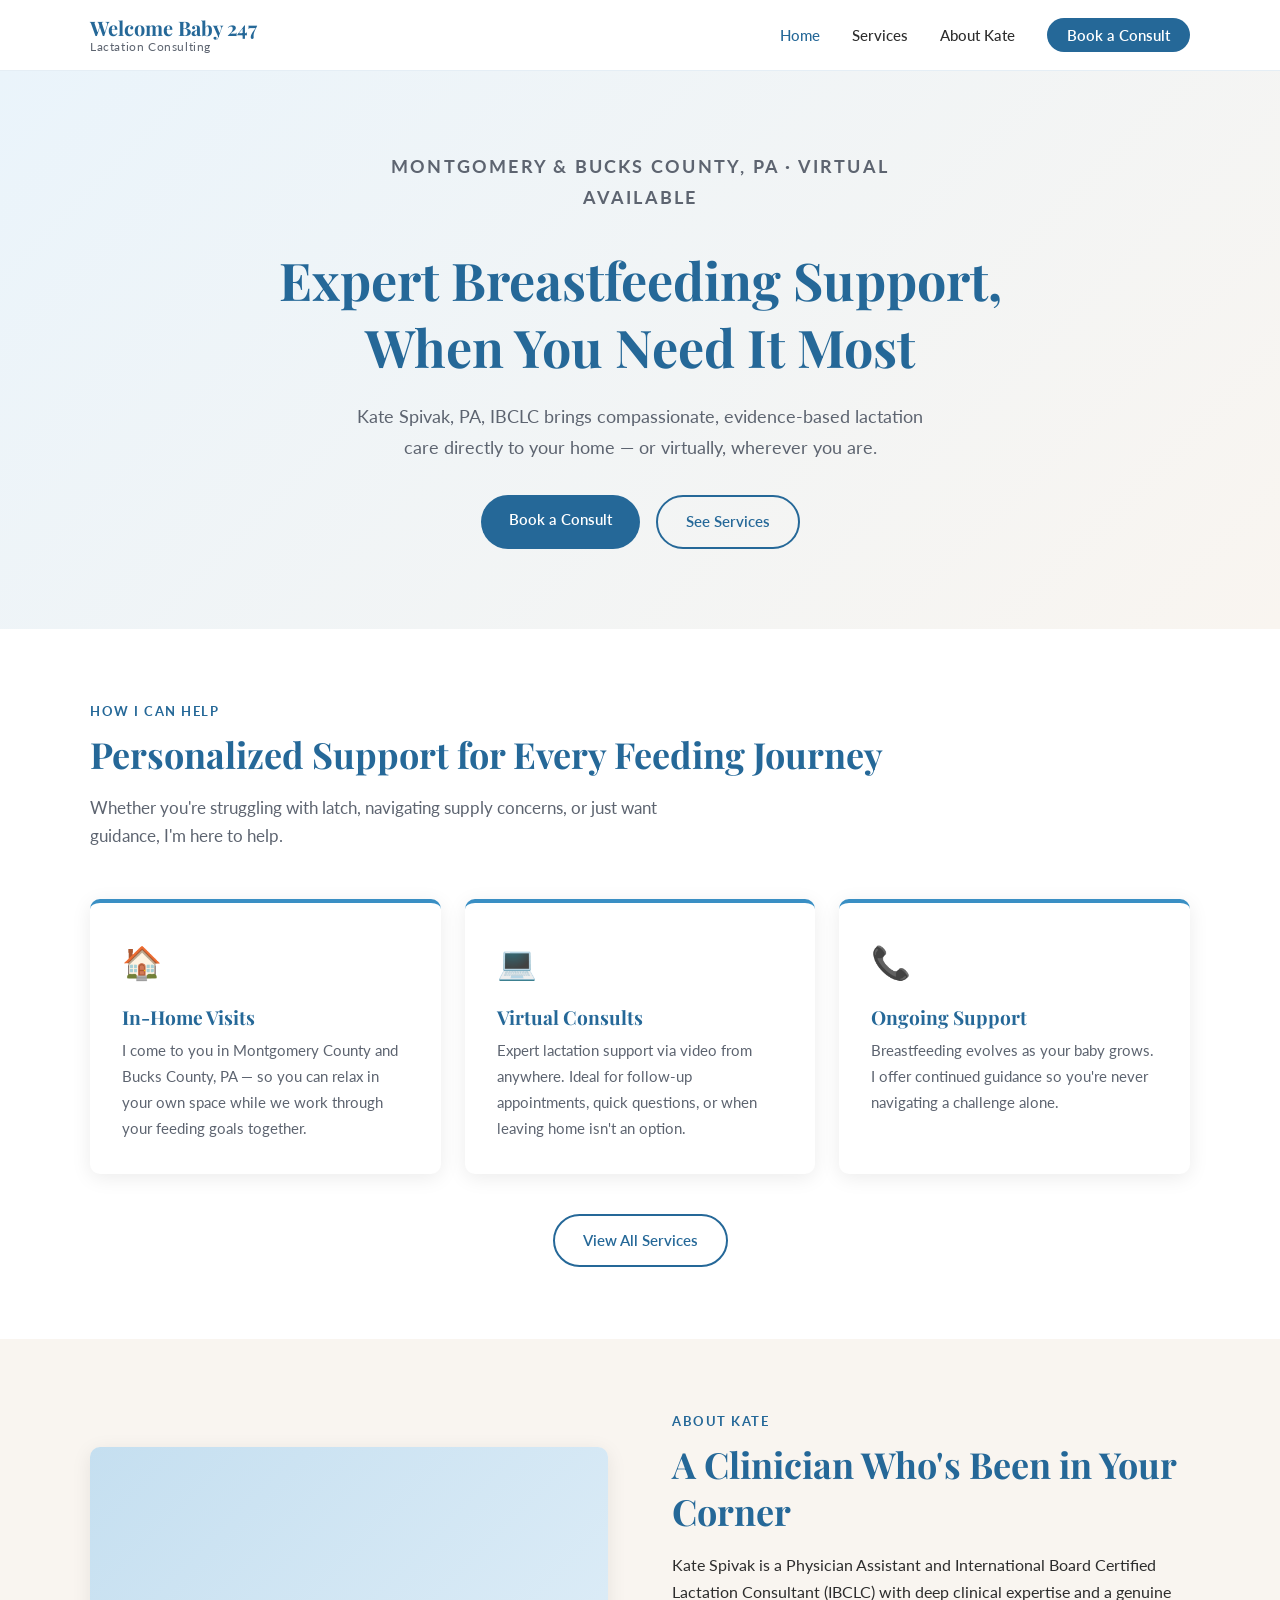
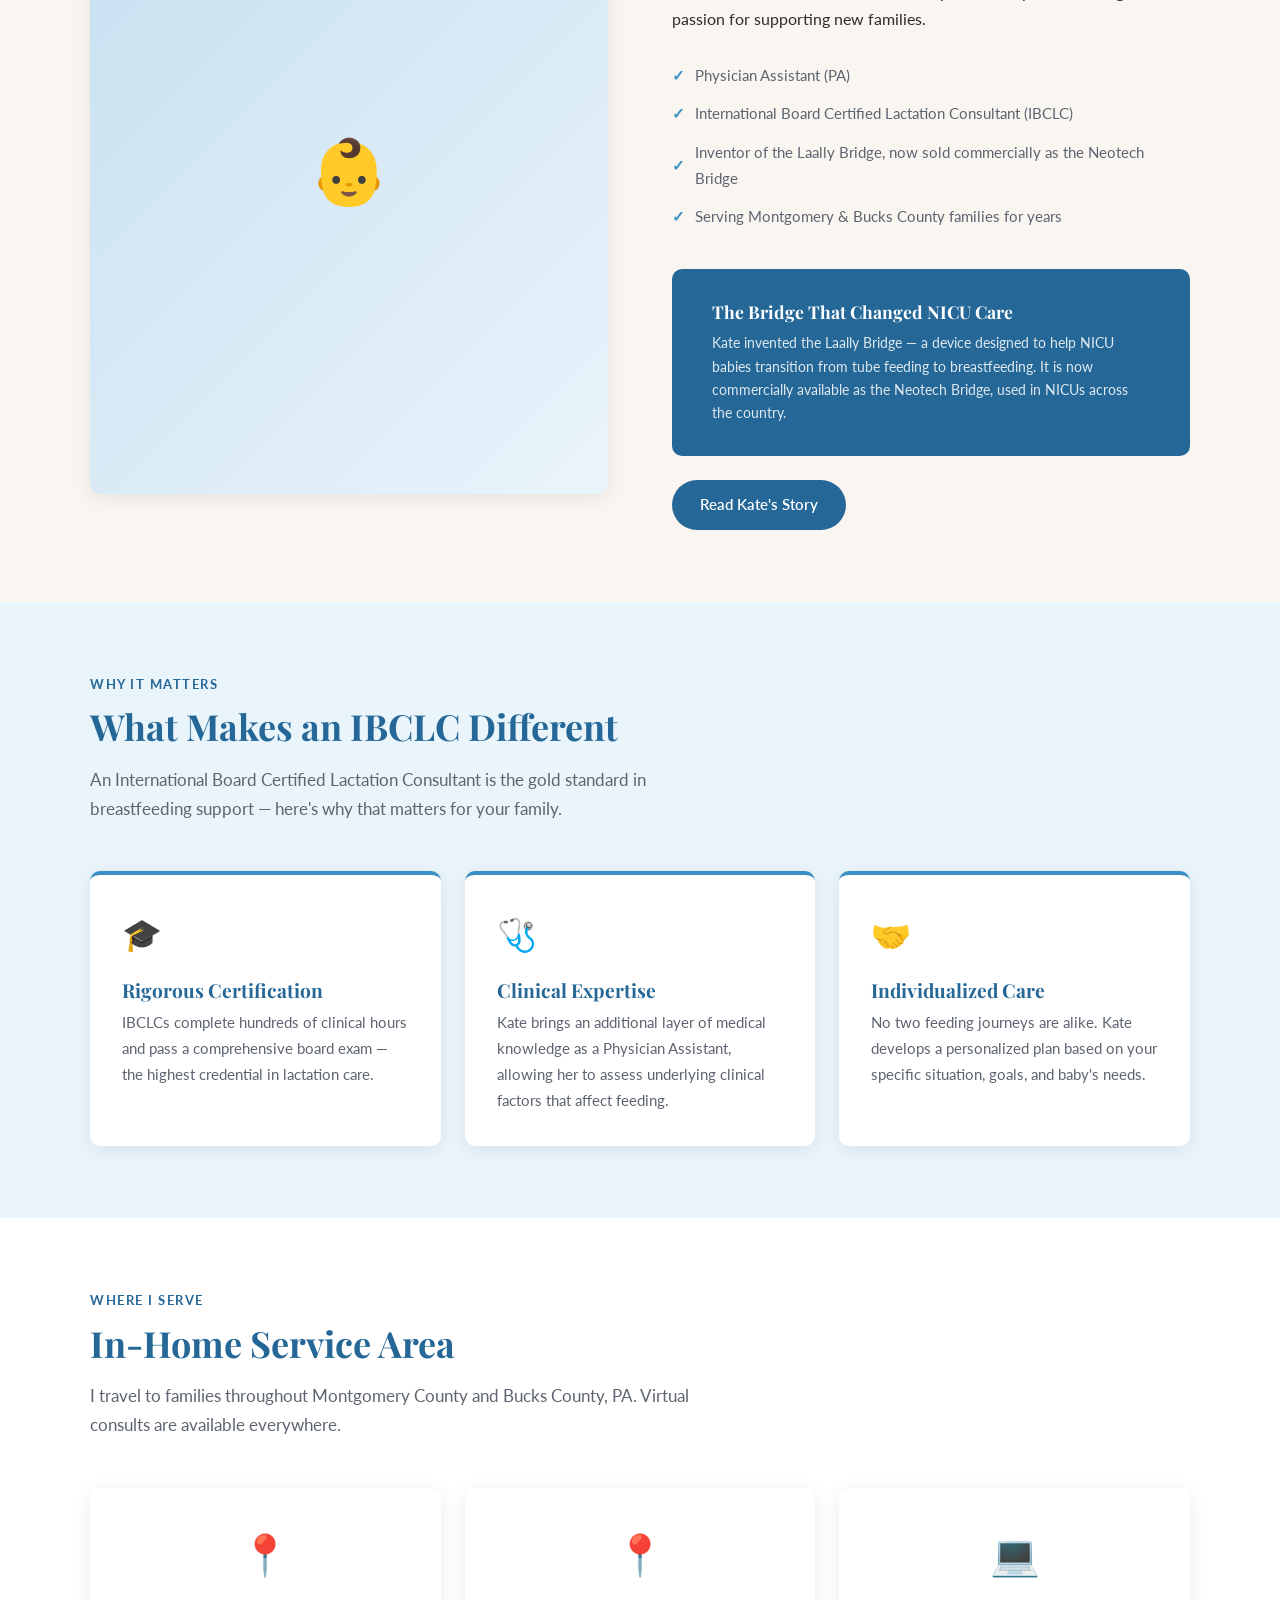
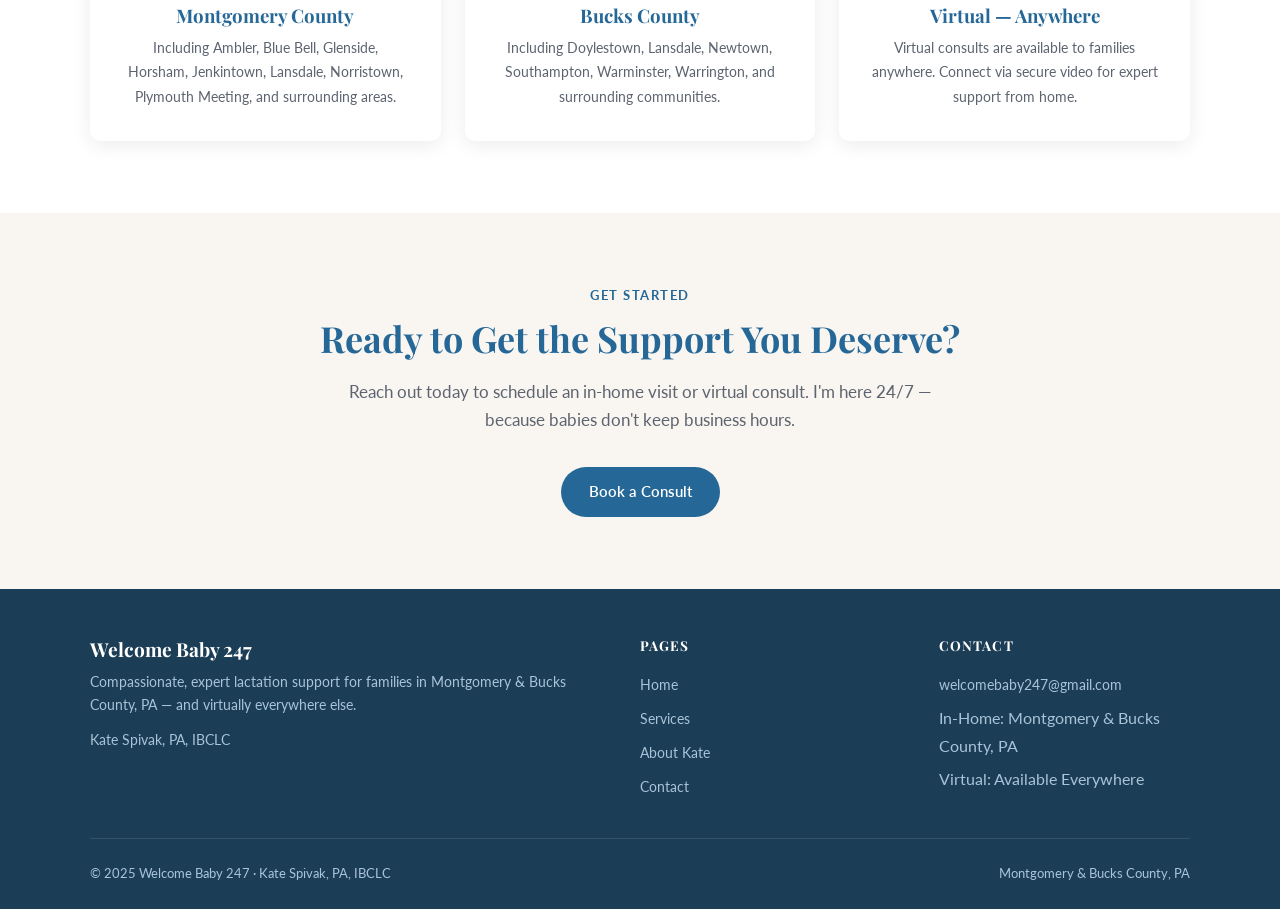
==== index.html @ 0fdaa1b5 "Initial commit: Welcome Baby 247 static site" ====
<!DOCTYPE html>
<html lang="en">
<head>
  <meta charset="UTF-8" />
  <meta name="viewport" content="width=device-width, initial-scale=1.0" />
  <title>Welcome Baby 247 | Lactation Consultant – Montgomery & Bucks County, PA</title>
  <meta name="description" content="Kate Spivak, PA, IBCLC – In-home and virtual lactation support in Montgomery County and Bucks County, PA. Expert breastfeeding help when you need it most." />
  <link rel="preconnect" href="https://fonts.googleapis.com" />
  <link rel="preconnect" href="https://fonts.gstatic.com" crossorigin />
  <link href="https://fonts.googleapis.com/css2?family=Lato:wght@400;500;600;700&family=Playfair+Display:wght@600;700&display=swap" rel="stylesheet" />
  <meta name="color-scheme" content="light" />
  <link rel="stylesheet" href="style.css" />
</head>
<body>

<a class="skip-link" href="#main-content">Skip to main content</a>

<!-- ── Nav ── -->
<nav aria-label="Main navigation">
  <div class="nav-inner">
    <a href="index.html" class="nav-logo" aria-label="Welcome Baby 247 - Lactation Consulting, go to homepage">
      Welcome Baby 247
      <span>Lactation Consulting</span>
    </a>
    <ul class="nav-links" id="navLinks" role="list">
      <li><a href="index.html" class="active" aria-current="page">Home</a></li>
      <li><a href="services.html">Services</a></li>
      <li><a href="about.html">About Kate</a></li>
      <li><a href="contact.html" class="nav-cta">Book a Consult</a></li>
    </ul>
    <button type="button" class="hamburger" id="hamburger" aria-expanded="false" aria-controls="navLinks" aria-label="Open navigation menu">
      <span aria-hidden="true"></span><span aria-hidden="true"></span><span aria-hidden="true"></span>
    </button>
  </div>
</nav>

<main id="main-content">

<!-- ── Hero ── -->
<section class="hero">
  <div class="hero-inner">
    <p class="hero-eyebrow">Montgomery &amp; Bucks County, PA · Virtual Available</p>
    <h1>Expert Breastfeeding Support, When You Need It Most</h1>
    <p>Kate Spivak, PA, IBCLC brings compassionate, evidence-based lactation care directly to your home — or virtually, wherever you are.</p>
    <div class="hero-buttons">
      <a href="contact.html" class="btn btn-primary">Book a Consult</a>
      <a href="services.html" class="btn btn-outline">See Services</a>
    </div>
  </div>
</section>

<!-- ── Services Overview ── -->
<section>
  <div class="section-inner">
    <p class="section-label">How I Can Help</p>
    <h2 class="section-title">Personalized Support for Every Feeding Journey</h2>
    <p class="section-sub">Whether you're struggling with latch, navigating supply concerns, or just want guidance, I'm here to help.</p>
    <div class="cards">
      <div class="card">
        <div class="card-icon" aria-hidden="true">🏠</div>
        <h3>In-Home Visits</h3>
        <p>I come to you in Montgomery County and Bucks County, PA — so you can relax in your own space while we work through your feeding goals together.</p>
      </div>
      <div class="card">
        <div class="card-icon" aria-hidden="true">💻</div>
        <h3>Virtual Consults</h3>
        <p>Expert lactation support via video from anywhere. Ideal for follow-up appointments, quick questions, or when leaving home isn't an option.</p>
      </div>
      <div class="card">
        <div class="card-icon" aria-hidden="true">📞</div>
        <h3>Ongoing Support</h3>
        <p>Breastfeeding evolves as your baby grows. I offer continued guidance so you're never navigating a challenge alone.</p>
      </div>
    </div>
    <div style="text-align:center;margin-top:2.5rem;">
      <a href="services.html" class="btn btn-outline">View All Services</a>
    </div>
  </div>
</section>

<!-- ── About Teaser ── -->
<section class="alt">
  <div class="section-inner">
    <div class="about-grid">
      <div class="about-placeholder" role="img" aria-label="Illustration representing newborn care and lactation support">👶</div>
      <div>
        <p class="section-label">About Kate</p>
        <h2 class="section-title">A Clinician Who's Been in Your Corner</h2>
        <p>Kate Spivak is a Physician Assistant and International Board Certified Lactation Consultant (IBCLC) with deep clinical expertise and a genuine passion for supporting new families.</p>
        <ul class="credential-list">
          <li>Physician Assistant (PA)</li>
          <li>International Board Certified Lactation Consultant (IBCLC)</li>
          <li>Inventor of the Laally Bridge, now sold commercially as the Neotech Bridge</li>
          <li>Serving Montgomery &amp; Bucks County families for years</li>
        </ul>
        <div class="bridge-callout">
          <h4>The Bridge That Changed NICU Care</h4>
          <p>Kate invented the Laally Bridge — a device designed to help NICU babies transition from tube feeding to breastfeeding. It is now commercially available as the Neotech Bridge, used in NICUs across the country.</p>
        </div>
        <a href="about.html" class="btn btn-primary" style="margin-top:1.5rem;">Read Kate's Story</a>
      </div>
    </div>
  </div>
</section>

<!-- ── Why IBCLC ── -->
<section class="blue-bg">
  <div class="section-inner">
    <p class="section-label">Why It Matters</p>
    <h2 class="section-title">What Makes an IBCLC Different</h2>
    <p class="section-sub">An International Board Certified Lactation Consultant is the gold standard in breastfeeding support — here's why that matters for your family.</p>
    <div class="cards">
      <div class="card">
        <div class="card-icon" aria-hidden="true">🎓</div>
        <h3>Rigorous Certification</h3>
        <p>IBCLCs complete hundreds of clinical hours and pass a comprehensive board exam — the highest credential in lactation care.</p>
      </div>
      <div class="card">
        <div class="card-icon" aria-hidden="true">🩺</div>
        <h3>Clinical Expertise</h3>
        <p>Kate brings an additional layer of medical knowledge as a Physician Assistant, allowing her to assess underlying clinical factors that affect feeding.</p>
      </div>
      <div class="card">
        <div class="card-icon" aria-hidden="true">🤝</div>
        <h3>Individualized Care</h3>
        <p>No two feeding journeys are alike. Kate develops a personalized plan based on your specific situation, goals, and baby's needs.</p>
      </div>
    </div>
  </div>
</section>

<!-- ── Service Area ── -->
<section>
  <div class="section-inner">
    <p class="section-label">Where I Serve</p>
    <h2 class="section-title">In-Home Service Area</h2>
    <p class="section-sub">I travel to families throughout Montgomery County and Bucks County, PA. Virtual consults are available everywhere.</p>
    <div class="area-grid">
      <div class="area-card">
        <div class="icon" aria-hidden="true">📍</div>
        <h3>Montgomery County</h3>
        <p>Including Ambler, Blue Bell, Glenside, Horsham, Jenkintown, Lansdale, Norristown, Plymouth Meeting, and surrounding areas.</p>
      </div>
      <div class="area-card">
        <div class="icon" aria-hidden="true">📍</div>
        <h3>Bucks County</h3>
        <p>Including Doylestown, Lansdale, Newtown, Southampton, Warminster, Warrington, and surrounding communities.</p>
      </div>
      <div class="area-card">
        <div class="icon" aria-hidden="true">💻</div>
        <h3>Virtual — Anywhere</h3>
        <p>Virtual consults are available to families anywhere. Connect via secure video for expert support from home.</p>
      </div>
    </div>
  </div>
</section>

<!-- ── CTA ── -->
<section class="alt">
  <div class="section-inner" style="text-align:center;max-width:640px;margin:0 auto;">
    <p class="section-label">Get Started</p>
    <h2 class="section-title">Ready to Get the Support You Deserve?</h2>
    <p style="color:var(--muted);font-size:1.05rem;margin-bottom:2rem;">Reach out today to schedule an in-home visit or virtual consult. I'm here 24/7 — because babies don't keep business hours.</p>
    <a href="contact.html" class="btn btn-primary">Book a Consult</a>
  </div>
</section>

</main>

<!-- ── Footer ── -->
<footer aria-label="Site footer">
  <div class="footer-inner">
    <div class="footer-brand">
      <h3>Welcome Baby 247</h3>
      <p>Compassionate, expert lactation support for families in Montgomery &amp; Bucks County, PA — and virtually everywhere else.</p>
      <p style="margin-top:0.75rem;">Kate Spivak, PA, IBCLC</p>
    </div>
    <div class="footer-nav">
      <h4>Pages</h4>
      <ul role="list">
        <li><a href="index.html">Home</a></li>
        <li><a href="services.html">Services</a></li>
        <li><a href="about.html">About Kate</a></li>
        <li><a href="contact.html">Contact</a></li>
      </ul>
    </div>
    <div class="footer-nav">
      <h4>Contact</h4>
      <ul role="list">
        <li><a href="mailto:welcomebaby247@gmail.com">welcomebaby247@gmail.com</a></li>
        <li>In-Home: Montgomery &amp; Bucks County, PA</li>
        <li>Virtual: Available Everywhere</li>
      </ul>
    </div>
  </div>
  <div class="footer-bottom">
    <span>© 2025 Welcome Baby 247 · Kate Spivak, PA, IBCLC</span>
    <span>Montgomery &amp; Bucks County, PA</span>
  </div>
</footer>

<script src="nav.js"></script>
</body>
</html>
---- style.css ----
/* ── Reset & Base ─────────────────────────────────────────────────────────── */
*, *::before, *::after { box-sizing: border-box; margin: 0; padding: 0; }

:root {
  --blue:       #3A8FC4;
  --blue-dark:  #256898;
  --blue-light: #EAF4FB;
  --warm:       #F9F5F0;
  --text:       #2D2D2D;
  --muted:      #5D6470;
  --white:      #FFFFFF;
  --radius:     10px;
  --shadow:     0 4px 20px rgba(0,0,0,0.08);
}

html { scroll-behavior: smooth; }

@media (prefers-reduced-motion: reduce) {
  html { scroll-behavior: auto; }
  *, *::before, *::after {
    transition-duration: 0.01ms !important;
    animation-duration: 0.01ms !important;
  }
}

body {
  font-family: 'Lato', sans-serif;
  color: var(--text);
  line-height: 1.7;
  font-size: 16px;
}

a { color: var(--blue-dark); text-decoration: none; }
a:hover { color: var(--blue-dark); }

img { max-width: 100%; display: block; }

/* ── Skip Link ─────────────────────────────────────────────────────────────── */
.skip-link {
  position: absolute;
  top: -100%;
  left: 1rem;
  background: var(--blue-dark);
  color: var(--white);
  padding: 0.5rem 1.25rem;
  border-radius: 0 0 var(--radius) var(--radius);
  font-weight: 600;
  font-size: 0.9rem;
  z-index: 200;
  transition: top 0.2s;
}
.skip-link:focus { top: 0; color: var(--white); }

/* ── Focus ──────────────────────────────────────────────────────────────────── */
:focus-visible {
  outline: 3px solid var(--blue-dark);
  outline-offset: 3px;
  border-radius: 2px;
}

/* ── Screen Reader Only ──────────────────────────────────────────────────────── */
.sr-only {
  position: absolute;
  width: 1px;
  height: 1px;
  padding: 0;
  margin: -1px;
  overflow: hidden;
  clip: rect(0,0,0,0);
  white-space: nowrap;
  border-width: 0;
}

h1, h2, h3, h4 {
  font-family: 'Playfair Display', serif;
  line-height: 1.3;
}

/* ── Nav ──────────────────────────────────────────────────────────────────── */
nav {
  background: var(--white);
  border-bottom: 1px solid #E5EEF5;
  position: sticky;
  top: 0;
  z-index: 100;
  padding: 0 2rem;
}

.nav-inner {
  max-width: 1100px;
  margin: 0 auto;
  display: flex;
  align-items: center;
  justify-content: space-between;
  height: 70px;
}

.nav-logo {
  font-family: 'Playfair Display', serif;
  font-size: 1.25rem;
  color: var(--blue-dark);
  font-weight: 700;
  line-height: 1.2;
}

.nav-logo span {
  display: block;
  font-size: 0.75rem;
  font-family: 'Lato', sans-serif;
  font-weight: 400;
  color: var(--muted);
  letter-spacing: 0.05em;
}

.nav-links {
  display: flex;
  gap: 2rem;
  list-style: none;
}

.nav-links a {
  color: var(--text);
  font-weight: 500;
  font-size: 0.95rem;
  transition: color 0.2s;
}

.nav-links a:hover, .nav-links a.active { color: var(--blue-dark); }

.nav-cta {
  background: var(--blue-dark);
  color: var(--white) !important;
  padding: 0.5rem 1.25rem;
  border-radius: 25px;
  font-weight: 600 !important;
  transition: background 0.2s !important;
}

.nav-cta:hover { background: #1e5276 !important; color: var(--white) !important; }

.hamburger {
  display: none;
  cursor: pointer;
  flex-direction: column;
  gap: 5px;
  background: none;
  border: none;
  padding: 0.25rem;
}
.hamburger span { display: block; width: 24px; height: 2px; background: var(--text); border-radius: 2px; }

/* ── Hero ─────────────────────────────────────────────────────────────────── */
.hero {
  background: linear-gradient(135deg, #EAF4FB 0%, #F9F5F0 100%);
  padding: 5rem 2rem;
  text-align: center;
}

.hero-inner { max-width: 760px; margin: 0 auto; }

.hero-eyebrow {
  font-size: 0.85rem;
  letter-spacing: 0.12em;
  text-transform: uppercase;
  color: var(--blue-dark);
  font-weight: 700;
  margin-bottom: 1rem;
}

.hero h1 {
  font-size: clamp(2rem, 5vw, 3.25rem);
  color: var(--blue-dark);
  margin-bottom: 1.25rem;
}

.hero p {
  font-size: 1.15rem;
  color: var(--muted);
  max-width: 580px;
  margin: 0 auto 2rem;
}

.hero-buttons { display: flex; gap: 1rem; justify-content: center; flex-wrap: wrap; }

.btn {
  display: inline-block;
  padding: 0.75rem 1.75rem;
  border-radius: 30px;
  font-weight: 600;
  font-size: 0.95rem;
  transition: all 0.2s;
  cursor: pointer;
  border: none;
}

.btn-primary { background: var(--blue-dark); color: var(--white); }
.btn-primary:hover { background: #1e5276; color: var(--white); }
.btn-outline { background: transparent; color: var(--blue-dark); border: 2px solid var(--blue-dark); }
.btn-outline:hover { background: var(--blue-dark); color: var(--white); }

/* ── Sections ─────────────────────────────────────────────────────────────── */
section { padding: 4.5rem 2rem; }
section.alt { background: var(--warm); }
section.blue-bg { background: var(--blue-light); }

.section-inner { max-width: 1100px; margin: 0 auto; }

.section-label {
  font-size: 0.8rem;
  letter-spacing: 0.12em;
  text-transform: uppercase;
  color: var(--blue-dark);
  font-weight: 700;
  margin-bottom: 0.5rem;
}

.section-title {
  font-size: clamp(1.6rem, 3vw, 2.25rem);
  color: var(--blue-dark);
  margin-bottom: 1rem;
}

.section-sub {
  color: var(--muted);
  font-size: 1.05rem;
  max-width: 600px;
  margin-bottom: 3rem;
}

/* ── Cards ────────────────────────────────────────────────────────────────── */
.cards {
  display: grid;
  grid-template-columns: repeat(auto-fit, minmax(280px, 1fr));
  gap: 1.5rem;
}

.card {
  background: var(--white);
  border-radius: var(--radius);
  padding: 2rem;
  box-shadow: var(--shadow);
  border-top: 4px solid var(--blue);
}

.card-icon { font-size: 2rem; margin-bottom: 1rem; }
.card h3 { font-size: 1.2rem; margin-bottom: 0.5rem; color: var(--blue-dark); }
.card p { color: var(--muted); font-size: 0.95rem; }

/* ── About Strip ──────────────────────────────────────────────────────────── */
.about-grid {
  display: grid;
  grid-template-columns: 1fr 1fr;
  gap: 4rem;
  align-items: center;
}

.about-grid img {
  border-radius: var(--radius);
  box-shadow: var(--shadow);
  width: 100%;
  aspect-ratio: 4/5;
  object-fit: cover;
  background: #D0E8F5;
}

.about-placeholder {
  border-radius: var(--radius);
  box-shadow: var(--shadow);
  width: 100%;
  aspect-ratio: 4/5;
  background: linear-gradient(135deg, #C5DFF0, #EAF4FB);
  display: flex;
  align-items: center;
  justify-content: center;
  color: var(--blue);
  font-size: 4rem;
}

.credential-list { list-style: none; margin: 1.5rem 0; }
.credential-list li {
  padding: 0.4rem 0;
  color: var(--muted);
  font-size: 0.95rem;
  display: flex;
  align-items: center;
  gap: 0.6rem;
}
.credential-list li::before { content: "✓"; color: var(--blue); font-weight: 700; }

/* ── Bridge Callout ───────────────────────────────────────────────────────── */
.bridge-callout {
  background: var(--blue-dark);
  color: var(--white);
  border-radius: var(--radius);
  padding: 2rem 2.5rem;
  margin-top: 2rem;
}

.bridge-callout h4 {
  font-size: 1.1rem;
  margin-bottom: 0.5rem;
  color: var(--white);
}

.bridge-callout p { font-size: 0.9rem; opacity: 0.85; line-height: 1.6; }

/* ── Testimonials ─────────────────────────────────────────────────────────── */
.testimonials { display: grid; grid-template-columns: repeat(auto-fit, minmax(280px, 1fr)); gap: 1.5rem; }

.testimonial {
  background: var(--white);
  border-radius: var(--radius);
  padding: 1.75rem;
  box-shadow: var(--shadow);
}

.testimonial p { font-style: italic; color: var(--muted); margin-bottom: 1rem; }
.testimonial cite { font-style: normal; font-weight: 700; font-size: 0.9rem; color: var(--text); }
.stars { color: #F5A623; margin-bottom: 0.75rem; font-size: 1rem; }

/* ── Service Area ─────────────────────────────────────────────────────────── */
.area-grid { display: grid; grid-template-columns: repeat(auto-fit, minmax(240px, 1fr)); gap: 1.5rem; }

.area-card {
  background: var(--white);
  border-radius: var(--radius);
  padding: 2rem;
  box-shadow: var(--shadow);
  text-align: center;
}

.area-card .icon { font-size: 2.5rem; margin-bottom: 1rem; }
.area-card h3 { color: var(--blue-dark); margin-bottom: 0.5rem; }
.area-card p { color: var(--muted); font-size: 0.9rem; }

/* ── Contact ──────────────────────────────────────────────────────────────── */
.contact-grid {
  display: grid;
  grid-template-columns: 1fr 1.4fr;
  gap: 4rem;
  align-items: start;
}

.contact-info h2 { margin-bottom: 1rem; }
.contact-info p { color: var(--muted); margin-bottom: 2rem; }

.contact-detail {
  display: flex;
  align-items: flex-start;
  gap: 0.75rem;
  margin-bottom: 1.25rem;
}

.contact-detail .icon { font-size: 1.3rem; margin-top: 2px; }
.contact-detail strong { display: block; font-size: 0.85rem; color: var(--muted); text-transform: uppercase; letter-spacing: 0.05em; margin-bottom: 0.2rem; }

.contact-form { background: var(--white); border-radius: var(--radius); padding: 2.5rem; box-shadow: var(--shadow); }

.form-group { margin-bottom: 1.25rem; }
.form-group label { display: block; font-size: 0.85rem; font-weight: 600; margin-bottom: 0.4rem; color: var(--text); }

.form-group input,
.form-group select,
.form-group textarea {
  width: 100%;
  padding: 0.75rem 1rem;
  border: 1px solid #D1E3EF;
  border-radius: 6px;
  font-family: 'Lato', sans-serif;
  font-size: 0.95rem;
  color: var(--text);
  background: #FAFCFE;
  transition: border-color 0.2s;
}

.form-group input:focus,
.form-group select:focus,
.form-group textarea:focus {
  outline: none;
  border-color: var(--blue-dark);
  background: var(--white);
}

.form-group textarea { resize: vertical; min-height: 120px; }
.form-row { display: grid; grid-template-columns: 1fr 1fr; gap: 1rem; }

/* ── Footer ───────────────────────────────────────────────────────────────── */
footer {
  background: #1C3D56;
  color: #A8C4D8;
  padding: 3rem 2rem 1.5rem;
}

.footer-inner {
  max-width: 1100px;
  margin: 0 auto;
  display: grid;
  grid-template-columns: 2fr 1fr 1fr;
  gap: 3rem;
  padding-bottom: 2rem;
  border-bottom: 1px solid rgba(255,255,255,0.1);
}

.footer-brand h3 { color: var(--white); font-size: 1.2rem; margin-bottom: 0.5rem; }
.footer-brand p { font-size: 0.9rem; line-height: 1.6; }

.footer-nav h4 { color: var(--white); font-size: 0.85rem; text-transform: uppercase; letter-spacing: 0.08em; margin-bottom: 1rem; }
.footer-nav ul { list-style: none; }
.footer-nav li { margin-bottom: 0.4rem; }
.footer-nav a { color: #A8C4D8; font-size: 0.9rem; transition: color 0.2s; }
.footer-nav a:hover { color: var(--white); }

.footer-bottom {
  max-width: 1100px;
  margin: 1.5rem auto 0;
  display: flex;
  justify-content: space-between;
  font-size: 0.8rem;
  color: #A8C4D8;
  flex-wrap: wrap;
  gap: 0.5rem;
}

/* ── Page Hero (inner pages) ──────────────────────────────────────────────── */
.page-hero {
  background: linear-gradient(135deg, #EAF4FB 0%, #F0F7FF 100%);
  padding: 3.5rem 2rem;
  text-align: center;
  border-bottom: 1px solid #D9EAF5;
}

.page-hero h1 { font-size: clamp(1.8rem, 4vw, 2.75rem); color: var(--blue-dark); }
.page-hero p { color: var(--muted); margin-top: 0.75rem; font-size: 1.05rem; }

/* ── FAQ ──────────────────────────────────────────────────────────────────── */
.faq-item { border-bottom: 1px solid #E0EEF7; padding: 1.25rem 0; }
.faq-item h4 { font-size: 1rem; color: var(--blue-dark); margin-bottom: 0.5rem; font-family: 'Lato', sans-serif; font-weight: 700; }
.faq-item p { color: var(--muted); font-size: 0.95rem; }

/* ── Responsive ───────────────────────────────────────────────────────────── */
@media (max-width: 768px) {
  .nav-links { display: none; flex-direction: column; gap: 0; position: absolute; top: 70px; left: 0; right: 0; background: var(--white); border-bottom: 1px solid #E5EEF5; padding: 1rem 0; }
  .nav-links.open { display: flex; }
  .nav-links li { padding: 0.6rem 2rem; }
  .hamburger { display: flex; }
  .about-grid { grid-template-columns: 1fr; }
  .contact-grid { grid-template-columns: 1fr; }
  .footer-inner { grid-template-columns: 1fr; gap: 2rem; }
  .form-row { grid-template-columns: 1fr; }
}
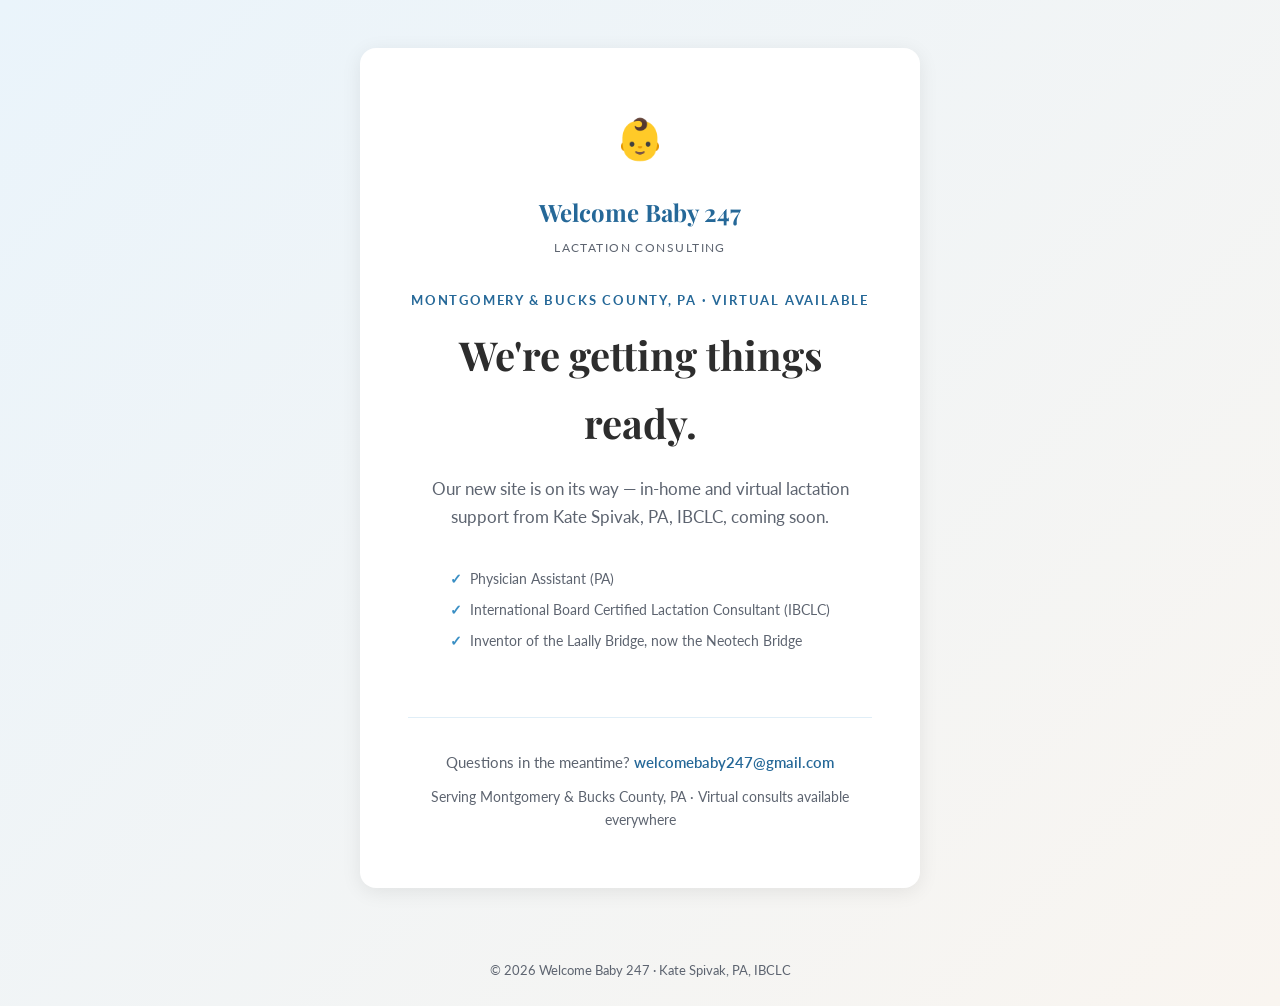
==== commit a81ecbf3: "Swap homepage to a Coming Soon page while site content is TBD Full 4-page build (about/services/cont" ====
--- a/index.html
+++ b/index.html
@@ -3,202 +3,163 @@
 <head>
   <meta charset="UTF-8" />
   <meta name="viewport" content="width=device-width, initial-scale=1.0" />
-  <title>Welcome Baby 247 | Lactation Consultant – Montgomery & Bucks County, PA</title>
-  <meta name="description" content="Kate Spivak, PA, IBCLC – In-home and virtual lactation support in Montgomery County and Bucks County, PA. Expert breastfeeding help when you need it most." />
+  <title>Welcome Baby 247 | Lactation Consulting – Coming Soon</title>
+  <meta name="description" content="Kate Spivak, PA, IBCLC — in-home and virtual lactation support in Montgomery &amp; Bucks County, PA. Site launching soon." />
+  <meta name="color-scheme" content="light" />
   <link rel="preconnect" href="https://fonts.googleapis.com" />
   <link rel="preconnect" href="https://fonts.gstatic.com" crossorigin />
   <link href="https://fonts.googleapis.com/css2?family=Lato:wght@400;500;600;700&family=Playfair+Display:wght@600;700&display=swap" rel="stylesheet" />
-  <meta name="color-scheme" content="light" />
-  <link rel="stylesheet" href="style.css" />
+  <style>
+    :root {
+      --blue:       #3A8FC4;
+      --blue-dark:  #256898;
+      --blue-light: #EAF4FB;
+      --warm:       #F9F5F0;
+      --text:       #2D2D2D;
+      --muted:      #5D6470;
+      --white:      #FFFFFF;
+      --shadow:     0 4px 20px rgba(0,0,0,0.08);
+    }
+    * { box-sizing: border-box; margin: 0; padding: 0; }
+    html { scroll-behavior: smooth; }
+    @media (prefers-reduced-motion: reduce) {
+      * { animation-duration: 0.01ms !important; transition-duration: 0.01ms !important; }
+    }
+    body {
+      font-family: 'Lato', sans-serif;
+      color: var(--text);
+      background: linear-gradient(135deg, #EAF4FB 0%, #F9F5F0 100%);
+      min-height: 100vh;
+      display: flex;
+      flex-direction: column;
+      line-height: 1.7;
+    }
+    a { color: var(--blue-dark); }
+    a:focus-visible, button:focus-visible {
+      outline: 3px solid var(--blue-dark);
+      outline-offset: 3px;
+      border-radius: 2px;
+    }
+    main {
+      flex: 1;
+      display: flex;
+      align-items: center;
+      justify-content: center;
+      padding: 3rem 1.5rem;
+    }
+    .card {
+      background: var(--white);
+      border-radius: 16px;
+      box-shadow: var(--shadow);
+      max-width: 560px;
+      width: 100%;
+      padding: 3.5rem 3rem;
+      text-align: center;
+    }
+    .mark {
+      font-size: 2.5rem;
+      margin-bottom: 1.25rem;
+    }
+    .brand {
+      font-family: 'Playfair Display', serif;
+      font-size: 1.5rem;
+      font-weight: 700;
+      color: var(--blue-dark);
+    }
+    .brand span {
+      display: block;
+      font-family: 'Lato', sans-serif;
+      font-size: 0.75rem;
+      font-weight: 400;
+      letter-spacing: 0.12em;
+      text-transform: uppercase;
+      color: var(--muted);
+      margin-top: 0.3rem;
+    }
+    .eyebrow {
+      margin-top: 2rem;
+      font-size: 0.8rem;
+      letter-spacing: 0.14em;
+      text-transform: uppercase;
+      color: var(--blue-dark);
+      font-weight: 700;
+    }
+    h1 {
+      font-family: 'Playfair Display', serif;
+      font-size: clamp(1.8rem, 5vw, 2.5rem);
+      color: var(--text);
+      margin: 0.6rem 0 1.1rem;
+    }
+    p.lead {
+      color: var(--muted);
+      font-size: 1.05rem;
+      max-width: 420px;
+      margin: 0 auto 2rem;
+    }
+    .credential-list {
+      list-style: none;
+      display: inline-flex;
+      flex-direction: column;
+      gap: 0.4rem;
+      margin: 0 auto 2rem;
+      text-align: left;
+    }
+    .credential-list li {
+      color: var(--muted);
+      font-size: 0.9rem;
+      display: flex;
+      align-items: center;
+      gap: 0.55rem;
+    }
+    .credential-list li::before { content: "✓"; color: var(--blue); font-weight: 700; }
+    .divider {
+      height: 1px;
+      background: #E0EEF7;
+      margin: 2rem 0;
+    }
+    .contact {
+      font-size: 0.95rem;
+      color: var(--muted);
+    }
+    .contact a {
+      font-weight: 600;
+      text-decoration: none;
+    }
+    .contact a:hover { text-decoration: underline; }
+    .service-area {
+      margin-top: 0.6rem;
+      font-size: 0.85rem;
+      color: var(--muted);
+    }
+    footer {
+      text-align: center;
+      padding: 1.5rem;
+      font-size: 0.8rem;
+      color: var(--muted);
+    }
+  </style>
 </head>
 <body>
 
-<a class="skip-link" href="#main-content">Skip to main content</a>
-
-<!-- ── Nav ── -->
-<nav aria-label="Main navigation">
-  <div class="nav-inner">
-    <a href="index.html" class="nav-logo" aria-label="Welcome Baby 247 - Lactation Consulting, go to homepage">
-      Welcome Baby 247
-      <span>Lactation Consulting</span>
-    </a>
-    <ul class="nav-links" id="navLinks" role="list">
-      <li><a href="index.html" class="active" aria-current="page">Home</a></li>
-      <li><a href="services.html">Services</a></li>
-      <li><a href="about.html">About Kate</a></li>
-      <li><a href="contact.html" class="nav-cta">Book a Consult</a></li>
+<main>
+  <div class="card" role="main" aria-labelledby="coming-soon-heading">
+    <p class="mark" aria-hidden="true">👶</p>
+    <p class="brand">Welcome Baby 247<span>Lactation Consulting</span></p>
+    <p class="eyebrow">Montgomery &amp; Bucks County, PA · Virtual Available</p>
+    <h1 id="coming-soon-heading">We're getting things ready.</h1>
+    <p class="lead">Our new site is on its way — in-home and virtual lactation support from Kate Spivak, PA, IBCLC, coming soon.</p>
+    <ul class="credential-list">
+      <li>Physician Assistant (PA)</li>
+      <li>International Board Certified Lactation Consultant (IBCLC)</li>
+      <li>Inventor of the Laally Bridge, now the Neotech Bridge</li>
     </ul>
-    <button type="button" class="hamburger" id="hamburger" aria-expanded="false" aria-controls="navLinks" aria-label="Open navigation menu">
-      <span aria-hidden="true"></span><span aria-hidden="true"></span><span aria-hidden="true"></span>
-    </button>
+    <div class="divider"></div>
+    <p class="contact">Questions in the meantime? <a href="mailto:welcomebaby247@gmail.com">welcomebaby247@gmail.com</a></p>
+    <p class="service-area">Serving Montgomery &amp; Bucks County, PA · Virtual consults available everywhere</p>
   </div>
-</nav>
-
-<main id="main-content">
-
-<!-- ── Hero ── -->
-<section class="hero">
-  <div class="hero-inner">
-    <p class="hero-eyebrow">Montgomery &amp; Bucks County, PA · Virtual Available</p>
-    <h1>Expert Breastfeeding Support, When You Need It Most</h1>
-    <p>Kate Spivak, PA, IBCLC brings compassionate, evidence-based lactation care directly to your home — or virtually, wherever you are.</p>
-    <div class="hero-buttons">
-      <a href="contact.html" class="btn btn-primary">Book a Consult</a>
-      <a href="services.html" class="btn btn-outline">See Services</a>
-    </div>
-  </div>
-</section>
-
-<!-- ── Services Overview ── -->
-<section>
-  <div class="section-inner">
-    <p class="section-label">How I Can Help</p>
-    <h2 class="section-title">Personalized Support for Every Feeding Journey</h2>
-    <p class="section-sub">Whether you're struggling with latch, navigating supply concerns, or just want guidance, I'm here to help.</p>
-    <div class="cards">
-      <div class="card">
-        <div class="card-icon" aria-hidden="true">🏠</div>
-        <h3>In-Home Visits</h3>
-        <p>I come to you in Montgomery County and Bucks County, PA — so you can relax in your own space while we work through your feeding goals together.</p>
-      </div>
-      <div class="card">
-        <div class="card-icon" aria-hidden="true">💻</div>
-        <h3>Virtual Consults</h3>
-        <p>Expert lactation support via video from anywhere. Ideal for follow-up appointments, quick questions, or when leaving home isn't an option.</p>
-      </div>
-      <div class="card">
-        <div class="card-icon" aria-hidden="true">📞</div>
-        <h3>Ongoing Support</h3>
-        <p>Breastfeeding evolves as your baby grows. I offer continued guidance so you're never navigating a challenge alone.</p>
-      </div>
-    </div>
-    <div style="text-align:center;margin-top:2.5rem;">
-      <a href="services.html" class="btn btn-outline">View All Services</a>
-    </div>
-  </div>
-</section>
-
-<!-- ── About Teaser ── -->
-<section class="alt">
-  <div class="section-inner">
-    <div class="about-grid">
-      <div class="about-placeholder" role="img" aria-label="Illustration representing newborn care and lactation support">👶</div>
-      <div>
-        <p class="section-label">About Kate</p>
-        <h2 class="section-title">A Clinician Who's Been in Your Corner</h2>
-        <p>Kate Spivak is a Physician Assistant and International Board Certified Lactation Consultant (IBCLC) with deep clinical expertise and a genuine passion for supporting new families.</p>
-        <ul class="credential-list">
-          <li>Physician Assistant (PA)</li>
-          <li>International Board Certified Lactation Consultant (IBCLC)</li>
-          <li>Inventor of the Laally Bridge, now sold commercially as the Neotech Bridge</li>
-          <li>Serving Montgomery &amp; Bucks County families for years</li>
-        </ul>
-        <div class="bridge-callout">
-          <h4>The Bridge That Changed NICU Care</h4>
-          <p>Kate invented the Laally Bridge — a device designed to help NICU babies transition from tube feeding to breastfeeding. It is now commercially available as the Neotech Bridge, used in NICUs across the country.</p>
-        </div>
-        <a href="about.html" class="btn btn-primary" style="margin-top:1.5rem;">Read Kate's Story</a>
-      </div>
-    </div>
-  </div>
-</section>
-
-<!-- ── Why IBCLC ── -->
-<section class="blue-bg">
-  <div class="section-inner">
-    <p class="section-label">Why It Matters</p>
-    <h2 class="section-title">What Makes an IBCLC Different</h2>
-    <p class="section-sub">An International Board Certified Lactation Consultant is the gold standard in breastfeeding support — here's why that matters for your family.</p>
-    <div class="cards">
-      <div class="card">
-        <div class="card-icon" aria-hidden="true">🎓</div>
-        <h3>Rigorous Certification</h3>
-        <p>IBCLCs complete hundreds of clinical hours and pass a comprehensive board exam — the highest credential in lactation care.</p>
-      </div>
-      <div class="card">
-        <div class="card-icon" aria-hidden="true">🩺</div>
-        <h3>Clinical Expertise</h3>
-        <p>Kate brings an additional layer of medical knowledge as a Physician Assistant, allowing her to assess underlying clinical factors that affect feeding.</p>
-      </div>
-      <div class="card">
-        <div class="card-icon" aria-hidden="true">🤝</div>
-        <h3>Individualized Care</h3>
-        <p>No two feeding journeys are alike. Kate develops a personalized plan based on your specific situation, goals, and baby's needs.</p>
-      </div>
-    </div>
-  </div>
-</section>
-
-<!-- ── Service Area ── -->
-<section>
-  <div class="section-inner">
-    <p class="section-label">Where I Serve</p>
-    <h2 class="section-title">In-Home Service Area</h2>
-    <p class="section-sub">I travel to families throughout Montgomery County and Bucks County, PA. Virtual consults are available everywhere.</p>
-    <div class="area-grid">
-      <div class="area-card">
-        <div class="icon" aria-hidden="true">📍</div>
-        <h3>Montgomery County</h3>
-        <p>Including Ambler, Blue Bell, Glenside, Horsham, Jenkintown, Lansdale, Norristown, Plymouth Meeting, and surrounding areas.</p>
-      </div>
-      <div class="area-card">
-        <div class="icon" aria-hidden="true">📍</div>
-        <h3>Bucks County</h3>
-        <p>Including Doylestown, Lansdale, Newtown, Southampton, Warminster, Warrington, and surrounding communities.</p>
-      </div>
-      <div class="area-card">
-        <div class="icon" aria-hidden="true">💻</div>
-        <h3>Virtual — Anywhere</h3>
-        <p>Virtual consults are available to families anywhere. Connect via secure video for expert support from home.</p>
-      </div>
-    </div>
-  </div>
-</section>
-
-<!-- ── CTA ── -->
-<section class="alt">
-  <div class="section-inner" style="text-align:center;max-width:640px;margin:0 auto;">
-    <p class="section-label">Get Started</p>
-    <h2 class="section-title">Ready to Get the Support You Deserve?</h2>
-    <p style="color:var(--muted);font-size:1.05rem;margin-bottom:2rem;">Reach out today to schedule an in-home visit or virtual consult. I'm here 24/7 — because babies don't keep business hours.</p>
-    <a href="contact.html" class="btn btn-primary">Book a Consult</a>
-  </div>
-</section>
-
 </main>
 
-<!-- ── Footer ── -->
-<footer aria-label="Site footer">
-  <div class="footer-inner">
-    <div class="footer-brand">
-      <h3>Welcome Baby 247</h3>
-      <p>Compassionate, expert lactation support for families in Montgomery &amp; Bucks County, PA — and virtually everywhere else.</p>
-      <p style="margin-top:0.75rem;">Kate Spivak, PA, IBCLC</p>
-    </div>
-    <div class="footer-nav">
-      <h4>Pages</h4>
-      <ul role="list">
-        <li><a href="index.html">Home</a></li>
-        <li><a href="services.html">Services</a></li>
-        <li><a href="about.html">About Kate</a></li>
-        <li><a href="contact.html">Contact</a></li>
-      </ul>
-    </div>
-    <div class="footer-nav">
-      <h4>Contact</h4>
-      <ul role="list">
-        <li><a href="mailto:welcomebaby247@gmail.com">welcomebaby247@gmail.com</a></li>
-        <li>In-Home: Montgomery &amp; Bucks County, PA</li>
-        <li>Virtual: Available Everywhere</li>
-      </ul>
-    </div>
-  </div>
-  <div class="footer-bottom">
-    <span>© 2025 Welcome Baby 247 · Kate Spivak, PA, IBCLC</span>
-    <span>Montgomery &amp; Bucks County, PA</span>
-  </div>
-</footer>
+<footer>© 2026 Welcome Baby 247 · Kate Spivak, PA, IBCLC</footer>
 
-<script src="nav.js"></script>
 </body>
 </html>
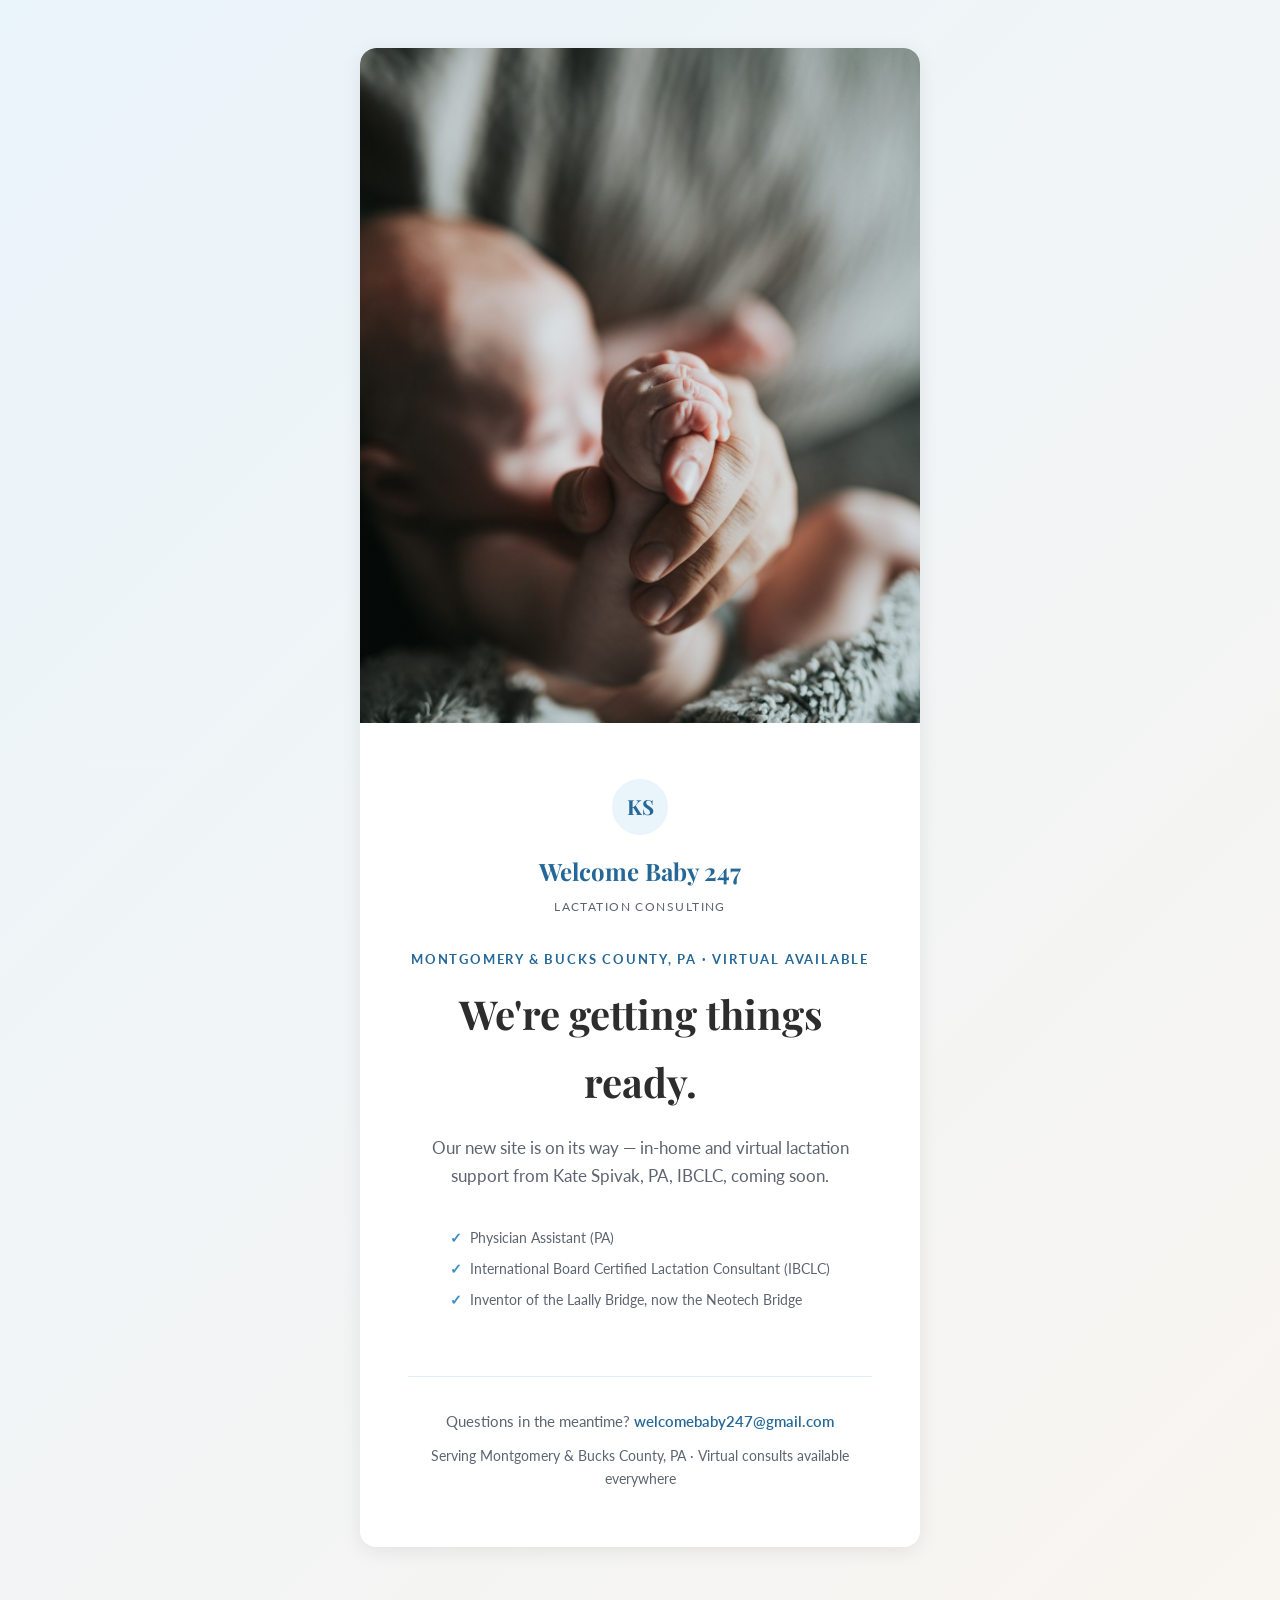
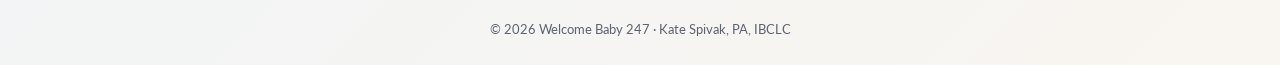
==== commit e57177c9: "Add hero photo to Coming Soon page, fix landmark/ADA issues - Add newborn hand photo (Nathan Dumlao," ====
--- a/index.html
+++ b/index.html
@@ -53,12 +53,31 @@
       box-shadow: var(--shadow);
       max-width: 560px;
       width: 100%;
-      padding: 3.5rem 3rem;
       text-align: center;
+      overflow: hidden;
     }
-    .mark {
-      font-size: 2.5rem;
-      margin-bottom: 1.25rem;
+    .hero-photo {
+      width: 100%;
+      aspect-ratio: 16/9;
+      object-fit: cover;
+      border-radius: 16px 16px 0 0;
+      display: block;
+    }
+    .card-body { padding: 3.5rem 3rem; }
+    .kate-avatar {
+      width: 56px;
+      height: 56px;
+      border-radius: 50%;
+      background: var(--blue-light);
+      color: var(--blue-dark);
+      font-family: 'Playfair Display', serif;
+      font-weight: 700;
+      font-size: 1.3rem;
+      display: flex;
+      align-items: center;
+      justify-content: center;
+      margin: 0 auto 1rem;
+      border: 2px solid var(--blue-light);
     }
     .brand {
       font-family: 'Playfair Display', serif;
@@ -141,25 +160,28 @@
 </head>
 <body>
 
-<main>
-  <div class="card" role="main" aria-labelledby="coming-soon-heading">
-    <p class="mark" aria-hidden="true">👶</p>
-    <p class="brand">Welcome Baby 247<span>Lactation Consulting</span></p>
-    <p class="eyebrow">Montgomery &amp; Bucks County, PA · Virtual Available</p>
-    <h1 id="coming-soon-heading">We're getting things ready.</h1>
-    <p class="lead">Our new site is on its way — in-home and virtual lactation support from Kate Spivak, PA, IBCLC, coming soon.</p>
-    <ul class="credential-list">
-      <li>Physician Assistant (PA)</li>
-      <li>International Board Certified Lactation Consultant (IBCLC)</li>
-      <li>Inventor of the Laally Bridge, now the Neotech Bridge</li>
-    </ul>
-    <div class="divider"></div>
-    <p class="contact">Questions in the meantime? <a href="mailto:welcomebaby247@gmail.com">welcomebaby247@gmail.com</a></p>
-    <p class="service-area">Serving Montgomery &amp; Bucks County, PA · Virtual consults available everywhere</p>
+<main aria-labelledby="coming-soon-heading">
+  <div class="card">
+    <img class="hero-photo" src="images/baby-hand.jpg" alt="A parent gently holding their newborn baby's hand" width="1200" height="675" />
+    <div class="card-body">
+      <p class="kate-avatar" aria-hidden="true">KS</p>
+      <p class="brand">Welcome Baby 247<span>Lactation Consulting</span></p>
+      <p class="eyebrow">Montgomery &amp; Bucks County, PA · Virtual Available</p>
+      <h1 id="coming-soon-heading">We're getting things ready.</h1>
+      <p class="lead">Our new site is on its way — in-home and virtual lactation support from Kate Spivak, PA, IBCLC, coming soon.</p>
+      <ul class="credential-list">
+        <li>Physician Assistant (PA)</li>
+        <li>International Board Certified Lactation Consultant (IBCLC)</li>
+        <li>Inventor of the Laally Bridge, now the Neotech Bridge</li>
+      </ul>
+      <div class="divider"></div>
+      <p class="contact">Questions in the meantime? <a href="mailto:welcomebaby247@gmail.com">welcomebaby247@gmail.com</a></p>
+      <p class="service-area">Serving Montgomery &amp; Bucks County, PA · Virtual consults available everywhere</p>
+    </div>
   </div>
 </main>
 
-<footer>© 2026 Welcome Baby 247 · Kate Spivak, PA, IBCLC</footer>
+<footer aria-label="Site footer">© 2026 Welcome Baby 247 · Kate Spivak, PA, IBCLC</footer>
 
 </body>
 </html>
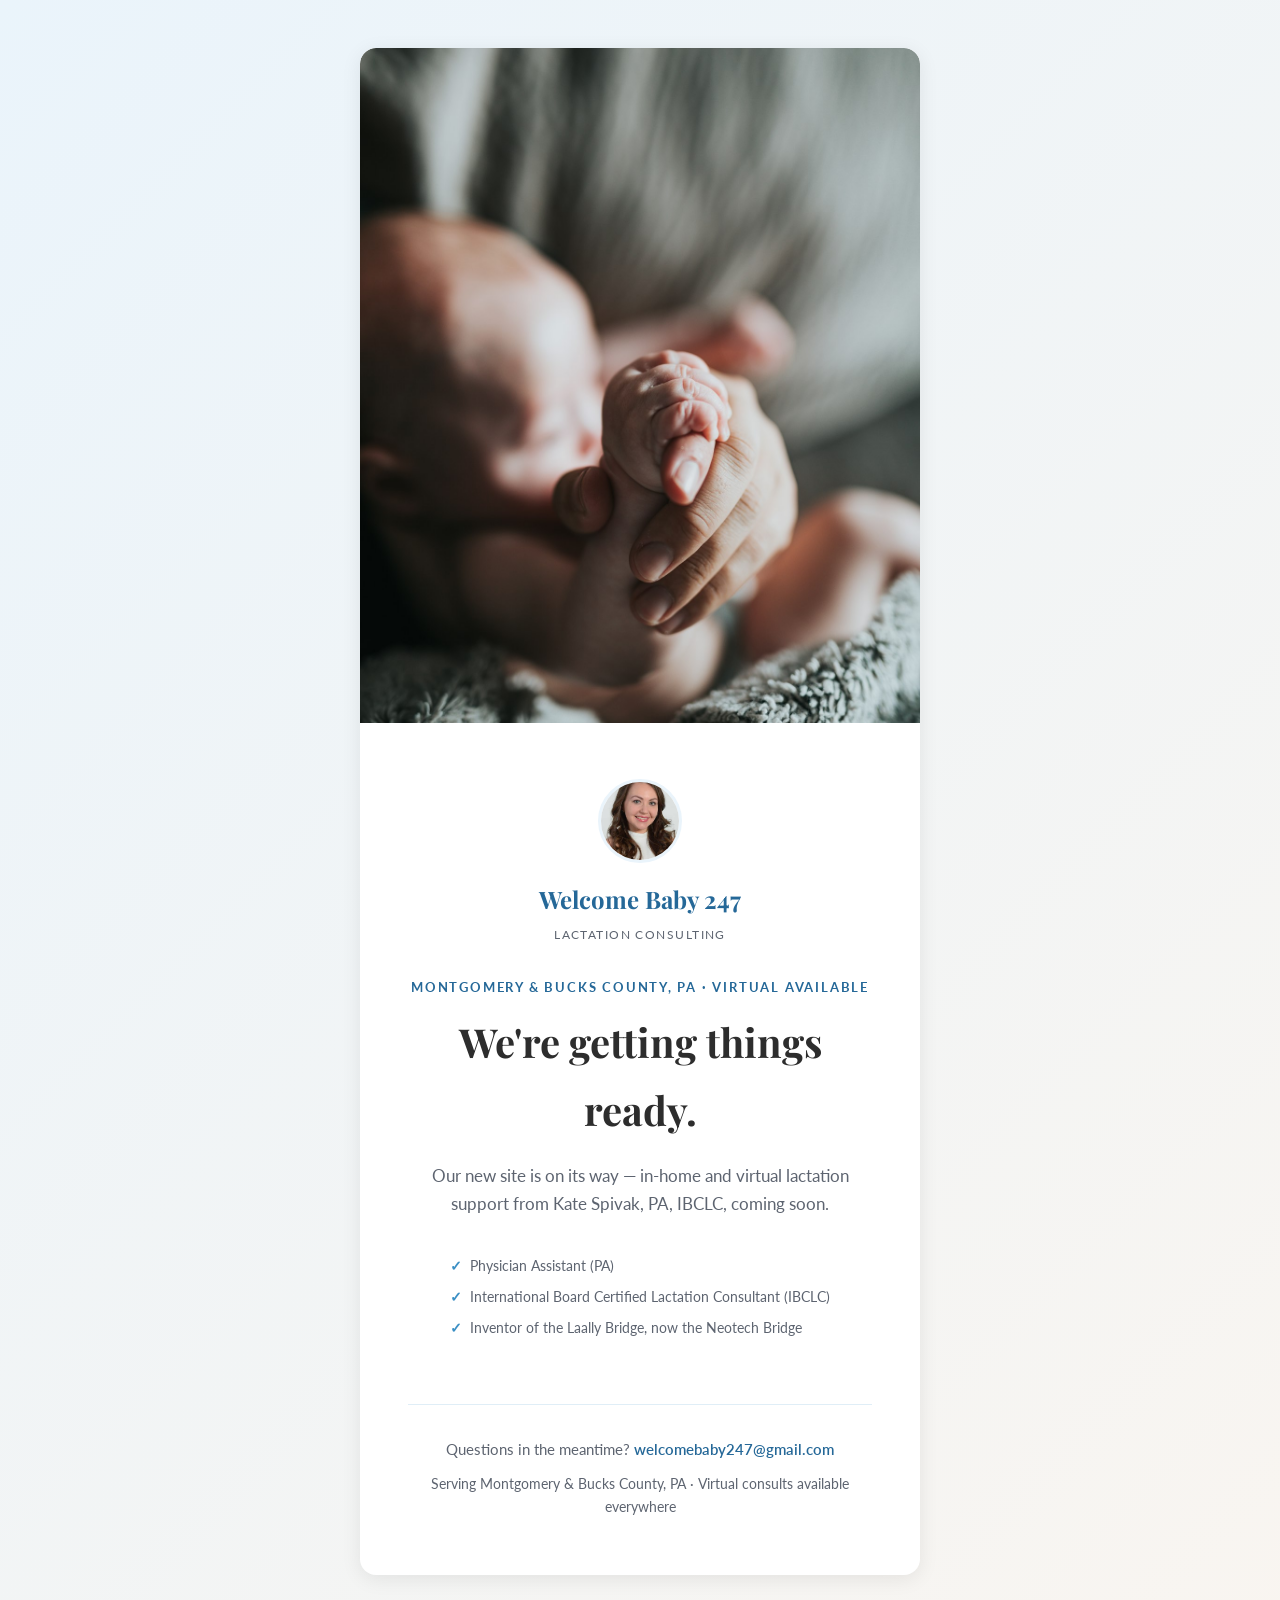
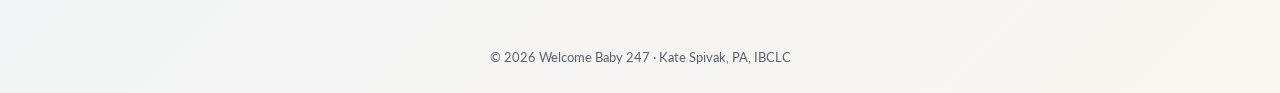
==== commit 9d06ca80: "Add Kate's headshot to Coming Soon page User supplied the photo directly, replacing the placeholder " ====
--- a/index.html
+++ b/index.html
@@ -65,19 +65,13 @@
     }
     .card-body { padding: 3.5rem 3rem; }
     .kate-avatar {
-      width: 56px;
-      height: 56px;
+      width: 84px;
+      height: 84px;
       border-radius: 50%;
-      background: var(--blue-light);
-      color: var(--blue-dark);
-      font-family: 'Playfair Display', serif;
-      font-weight: 700;
-      font-size: 1.3rem;
-      display: flex;
-      align-items: center;
-      justify-content: center;
+      object-fit: cover;
+      display: block;
       margin: 0 auto 1rem;
-      border: 2px solid var(--blue-light);
+      border: 3px solid var(--blue-light);
     }
     .brand {
       font-family: 'Playfair Display', serif;
@@ -164,7 +158,7 @@
   <div class="card">
     <img class="hero-photo" src="images/baby-hand.jpg" alt="A parent gently holding their newborn baby's hand" width="1200" height="675" />
     <div class="card-body">
-      <p class="kate-avatar" aria-hidden="true">KS</p>
+      <img class="kate-avatar" src="images/kate-spivak.jpg" alt="Kate Spivak, PA, IBCLC" width="84" height="84" />
       <p class="brand">Welcome Baby 247<span>Lactation Consulting</span></p>
       <p class="eyebrow">Montgomery &amp; Bucks County, PA · Virtual Available</p>
       <h1 id="coming-soon-heading">We're getting things ready.</h1>
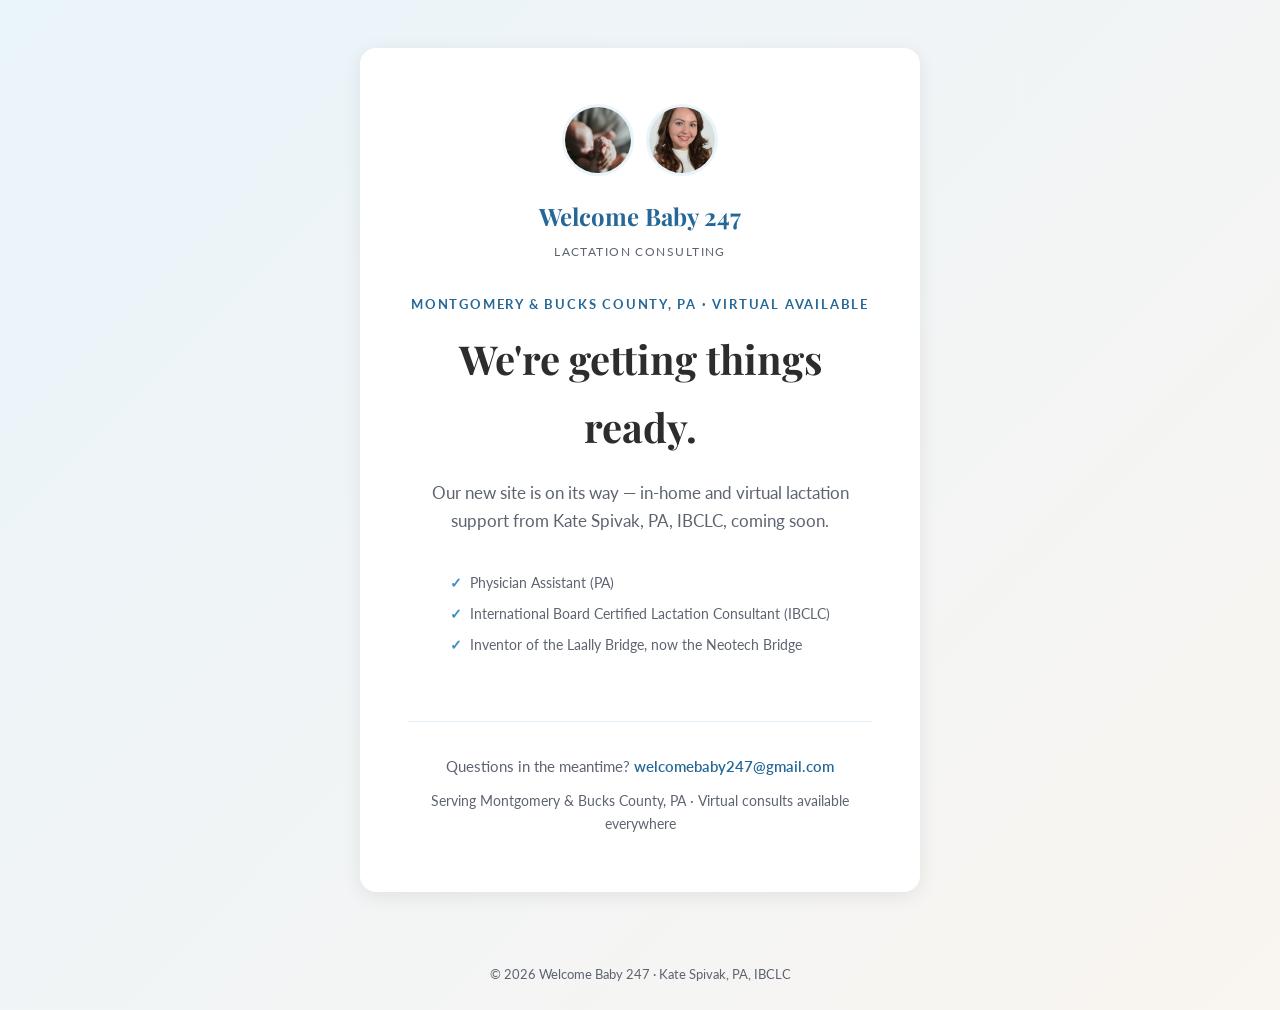
==== commit 9aaa6990: "Shrink baby photo into a small paired avatar with Kate's photo Was a full-width 16:9 hero banner dom" ====
--- a/index.html
+++ b/index.html
@@ -54,23 +54,21 @@
       max-width: 560px;
       width: 100%;
       text-align: center;
-      overflow: hidden;
-    }
-    .hero-photo {
-      width: 100%;
-      aspect-ratio: 16/9;
-      object-fit: cover;
-      border-radius: 16px 16px 0 0;
-      display: block;
     }
     .card-body { padding: 3.5rem 3rem; }
-    .kate-avatar {
-      width: 84px;
-      height: 84px;
+    .photo-duo {
+      display: flex;
+      justify-content: center;
+      align-items: center;
+      gap: 0.75rem;
+      margin-bottom: 1.25rem;
+    }
+    .photo-duo img {
+      width: 72px;
+      height: 72px;
       border-radius: 50%;
       object-fit: cover;
       display: block;
-      margin: 0 auto 1rem;
       border: 3px solid var(--blue-light);
     }
     .brand {
@@ -156,9 +154,11 @@
 
 <main aria-labelledby="coming-soon-heading">
   <div class="card">
-    <img class="hero-photo" src="images/baby-hand.jpg" alt="A parent gently holding their newborn baby's hand" width="1200" height="675" />
     <div class="card-body">
-      <img class="kate-avatar" src="images/kate-spivak.jpg" alt="Kate Spivak, PA, IBCLC" width="84" height="84" />
+      <div class="photo-duo">
+        <img src="images/baby-hand.jpg" alt="A parent gently holding their newborn baby's hand" width="72" height="72" />
+        <img src="images/kate-spivak.jpg" alt="Kate Spivak, PA, IBCLC" width="72" height="72" />
+      </div>
       <p class="brand">Welcome Baby 247<span>Lactation Consulting</span></p>
       <p class="eyebrow">Montgomery &amp; Bucks County, PA · Virtual Available</p>
       <h1 id="coming-soon-heading">We're getting things ready.</h1>
